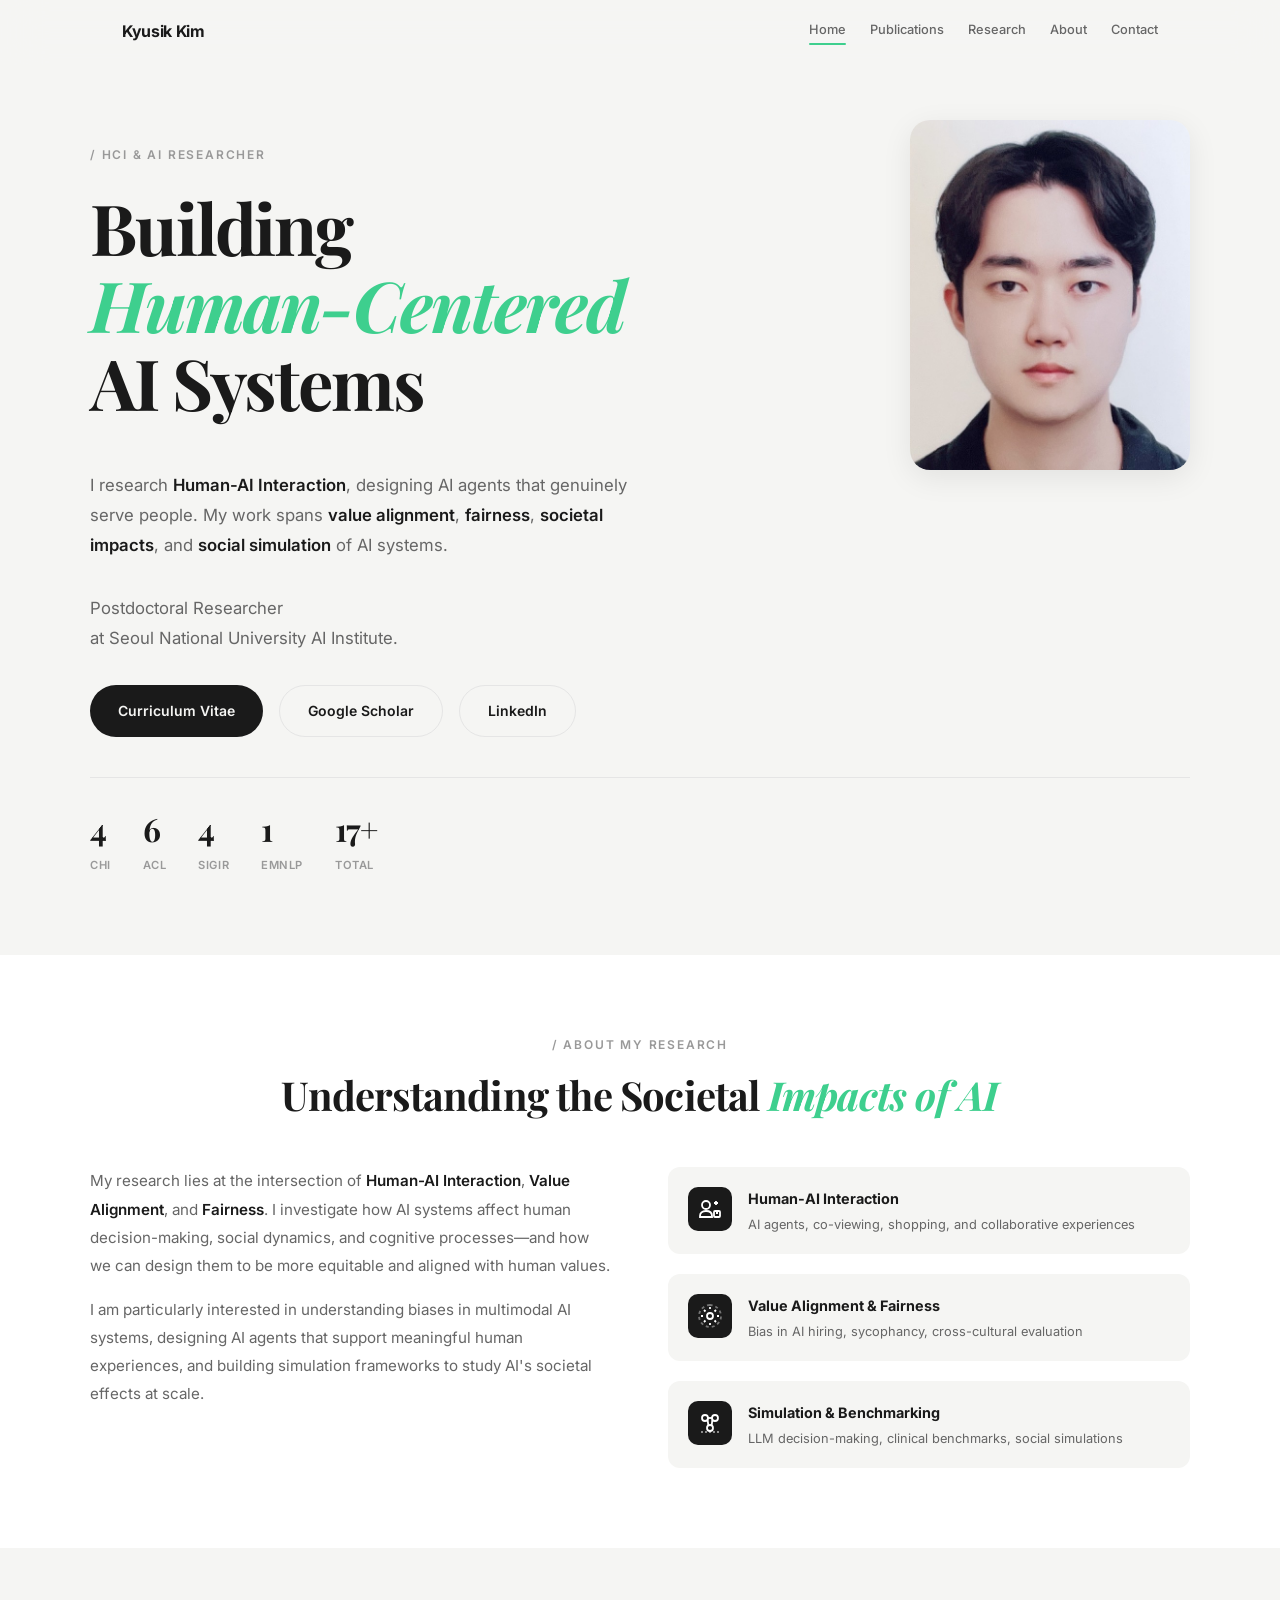
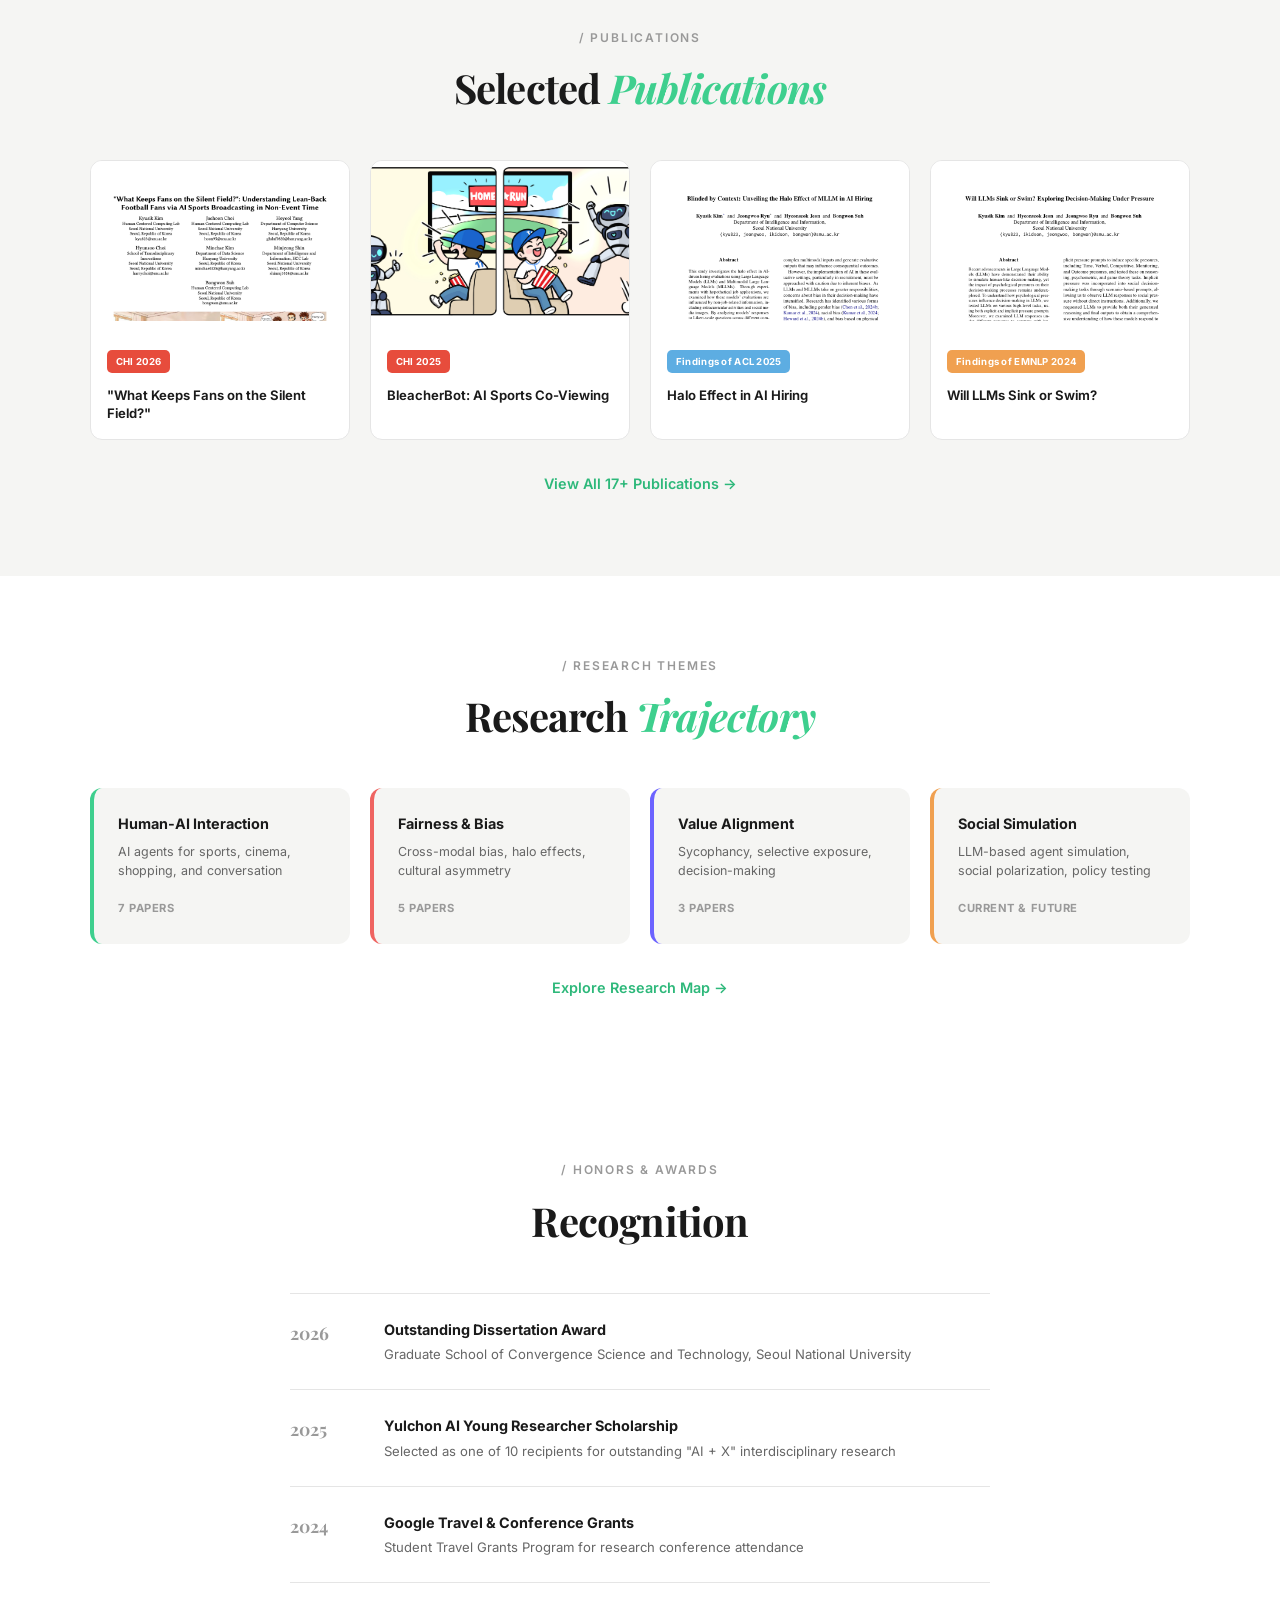
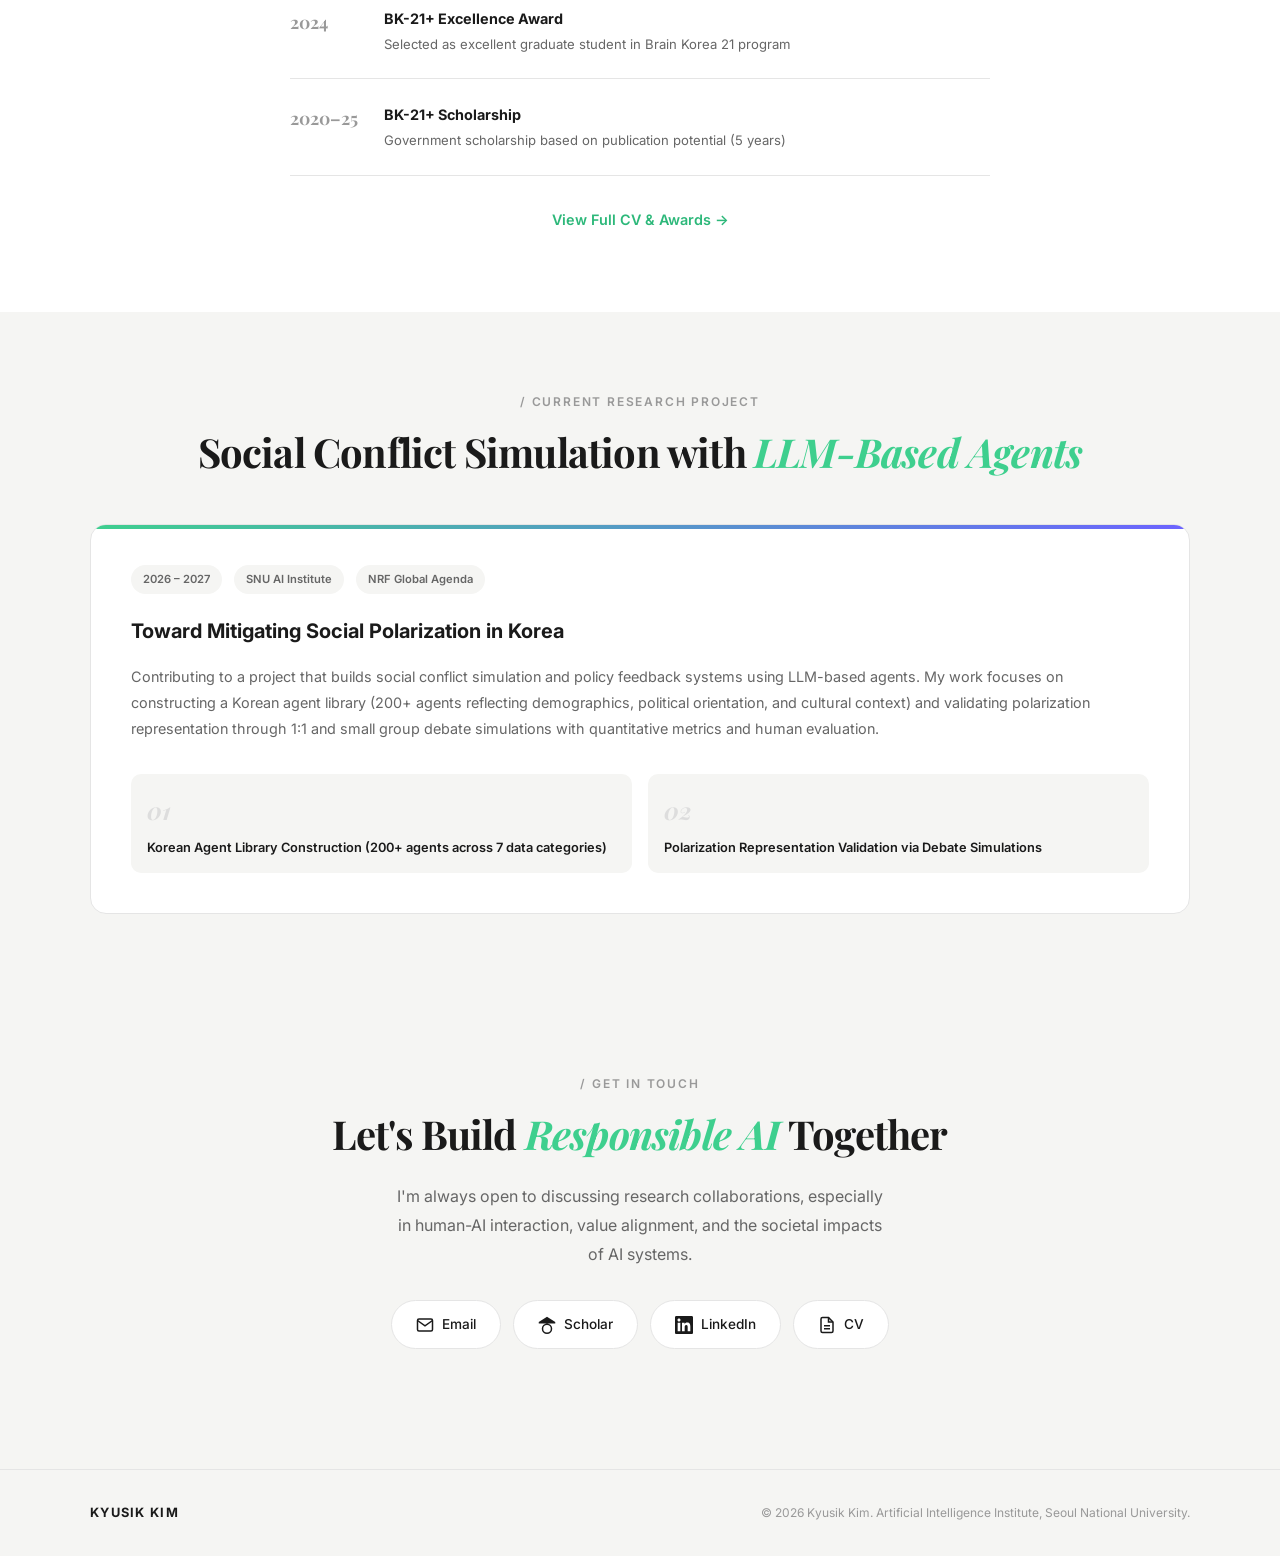
==== index.html @ 1470f866 "Initial commit: Kyusik Kim academic homepage Multi-page academic homepage with: - Landing page with " ====
<!DOCTYPE html>
<html lang="en">
<head>
  <meta charset="UTF-8">
  <meta name="viewport" content="width=device-width, initial-scale=1.0">
  <title>Kyusik Kim — HCI & AI Researcher</title>
  <link rel="preconnect" href="https://fonts.googleapis.com">
  <link rel="preconnect" href="https://fonts.gstatic.com" crossorigin>
  <link href="https://fonts.googleapis.com/css2?family=Inter:wght@300;400;500;600;700&family=Playfair+Display:ital,wght@0,400;0,700;1,400;1,700&display=swap" rel="stylesheet">
  <link rel="stylesheet" href="style.css">
  <style>
    .nav{position:fixed;top:0;left:0;right:0;z-index:100;background:rgba(245,245,243,.92)!important;backdrop-filter:blur(20px)!important}
    .nav-inner{max-width:1100px;margin:0 auto;padding:0 2rem;height:64px;display:flex;align-items:center;justify-content:space-between}
    .nav-logo{font-weight:700;font-size:1rem;color:#1a1a1a!important;text-decoration:none}
    .nav-links{display:flex;gap:1.5rem}
    .nav-links a{font-size:.8rem;color:#666!important;font-weight:500;text-decoration:none}
    .nav-links a:hover{color:#1a1a1a!important}
    #contact,#contact *{opacity:1!important;transform:none!important}
    /* Hero layout */
    .hero-top{display:grid;grid-template-columns:1fr 280px;gap:3rem;align-items:center}
    .photo-box{width:280px;height:350px;border-radius:20px;overflow:hidden;position:relative;box-shadow:0 8px 30px rgba(0,0,0,.08)}
    .profile-img{position:absolute;top:0;left:0;width:100%;height:100%;object-fit:cover;transition:opacity 2.5s ease-in-out}
    /* Responsive */
    @media(max-width:768px){
      .nav-links{display:none!important}
      .hero-top{grid-template-columns:1fr 100px!important;gap:1rem!important;align-items:start}
      .hero-photo{order:2}
      .photo-box{width:100px!important;height:125px!important;border-radius:12px!important}
      .hero-title{font-size:1.6rem!important}
      .hero-subtitle{font-size:.9rem!important}
      .hero-actions{flex-direction:column}
      .hero-actions .btn{text-align:center;justify-content:center}
      .hero-stats{flex-wrap:wrap;gap:1rem!important}
      .pub-highlight-grid{grid-template-columns:1fr 1fr!important}
      .theme-cards{grid-template-columns:1fr 1fr!important}
      .about-grid{display:block!important}
      .about-areas{margin-top:2rem}
      .project-phases{grid-template-columns:1fr!important}
      .awards-list{padding:0 0.5rem}
      .footer-inner{flex-direction:column;text-align:center;gap:0.5rem}
      .contact-links{display:grid!important;grid-template-columns:1fr 1fr!important;gap:.5rem!important;width:100%}
      .contact-link{justify-content:center;font-size:.8rem!important;padding:.6rem .5rem!important}
    }
  </style>
</head>
<body data-page="home">

  <nav class="nav" id="nav">
    <div class="nav-inner">
      <a href="index.html" class="nav-logo">Kyusik Kim</a>
      <div class="nav-links">
        <a href="index.html">Home</a>
        <a href="publications.html">Publications</a>
        <a href="research.html">Research</a>
        <a href="about.html">About</a>
        <a href="#contact">Contact</a>
      </div>
      <button class="nav-mobile-btn" id="navMobileBtn" aria-label="Menu"><span></span><span></span><span></span></button>
    </div>
    <div class="nav-mobile" id="navMobile">
      <a href="index.html">Home</a>
      <a href="publications.html">Publications</a>
      <a href="research.html">Research</a>
      <a href="#contact">Contact</a>
    </div>
  </nav>

  <!-- Hero -->
  <section class="hero" id="hero">
    <div class="hero-content">
      <!-- Title row: text + photo side by side -->
      <div class="hero-top">
        <div>
          <p class="hero-label">/ HCI &amp; AI RESEARCHER</p>
          <h1 class="hero-title">Building<br><em>Human-Centered</em><br>AI Systems</h1>
        </div>
        <div class="hero-photo">
          <div class="photo-box">
            <img src="images/photo1.jpg" alt="Kyusik Kim" class="profile-img" style="opacity:1">
            <img src="images/photo2.jpg" alt="Kyusik Kim" class="profile-img" style="opacity:0">
          </div>
        </div>
      </div>
      <!-- Description below -->
      <p class="hero-subtitle">I research <strong>Human-AI Interaction</strong>, designing AI agents that genuinely serve people. My work spans <strong>value alignment</strong>, <strong>fairness</strong>, <strong>societal impacts</strong>, and <strong>social simulation</strong> of AI systems.</p>
      <p class="hero-subtitle" style="margin-top:0.5rem">Postdoctoral Researcher<br>at Seoul National University AI Institute.</p>
      <div class="hero-actions">
        <a href="https://honey-jersey-b77.notion.site/Kyusik-Kim-0b1702c13d6d4602920b53a3c3fc90ab?pvs=74" class="btn btn-primary" target="_blank">Curriculum Vitae</a>
        <a href="https://scholar.google.co.kr/citations?user=J_Yu1x8AAAAJ&hl=ko" class="btn btn-secondary" target="_blank">Google Scholar</a>
        <a href="https://www.linkedin.com/in/kyusik-kim-2309892b1/" class="btn btn-secondary" target="_blank">LinkedIn</a>
      </div>
      <div class="hero-stats">
        <div class="stat-item"><span class="stat-number">4</span><span class="stat-label">CHI</span></div>
        <div class="stat-item"><span class="stat-number">6</span><span class="stat-label">ACL</span></div>
        <div class="stat-item"><span class="stat-number">4</span><span class="stat-label">SIGIR</span></div>
        <div class="stat-item"><span class="stat-number">1</span><span class="stat-label">EMNLP</span></div>
        <div class="stat-item"><span class="stat-number">17+</span><span class="stat-label">Total</span></div>
      </div>
    </div>
  </section>

  <!-- About -->
  <section class="section about" id="about">
    <div class="container">
      <p class="section-label">/ ABOUT MY RESEARCH</p>
      <h2 class="section-title">Understanding the Societal <em>Impacts of AI</em></h2>
      <div class="about-grid">
        <div class="about-text">
          <p>My research lies at the intersection of <strong>Human-AI Interaction</strong>, <strong>Value Alignment</strong>, and <strong>Fairness</strong>. I investigate how AI systems affect human decision-making, social dynamics, and cognitive processes&mdash;and how we can design them to be more equitable and aligned with human values.</p>
          <p>I am particularly interested in understanding biases in multimodal AI systems, designing AI agents that support meaningful human experiences, and building simulation frameworks to study AI's societal effects at scale.</p>
        </div>
        <div class="about-areas">
          <div class="area-item">
            <div class="area-icon"><svg width="24" height="24" viewBox="0 0 24 24" fill="none" stroke="currentColor" stroke-width="1.8"><circle cx="8" cy="8" r="4"/><path d="M16 6h4m-2-2v4"/><path d="M8 14c-4 0-6 2-6 5v1h12v-1c0-3-2-5-6-5z"/><rect x="16" y="14" width="6" height="6" rx="1"/><path d="M18 16h2m-1-1v2"/></svg></div>
            <div><h4>Human-AI Interaction</h4><p>AI agents, co-viewing, shopping, and collaborative experiences</p></div>
          </div>
          <div class="area-item">
            <div class="area-icon"><svg width="24" height="24" viewBox="0 0 24 24" fill="none" stroke="currentColor" stroke-width="1.8"><path d="M12 3v2m0 14v2M3 12h2m14 0h2"/><circle cx="12" cy="12" r="3"/><path d="M6 6l1.5 1.5m9 9L18 18M6 18l1.5-1.5m9-9L18 6"/><path d="M12 1C6 1 1 6 1 12s5 11 11 11 11-5 11-11S18 1 12 1z" stroke-dasharray="3 3" opacity="0.4"/></svg></div>
            <div><h4>Value Alignment &amp; Fairness</h4><p>Bias in AI hiring, sycophancy, cross-cultural evaluation</p></div>
          </div>
          <div class="area-item">
            <div class="area-icon"><svg width="24" height="24" viewBox="0 0 24 24" fill="none" stroke="currentColor" stroke-width="1.8"><circle cx="7" cy="7" r="3"/><circle cx="17" cy="7" r="3"/><circle cx="12" cy="17" r="3"/><path d="M9.5 8.5L10.5 15"/><path d="M14.5 8.5L13.5 15"/><path d="M10 7h4"/><path d="M3 21h18" stroke-dasharray="2 2" opacity=".5"/></svg></div>
            <div><h4>Simulation &amp; Benchmarking</h4><p>LLM decision-making, clinical benchmarks, social simulations</p></div>
          </div>
        </div>
      </div>
    </div>
  </section>

  <!-- Publications Summary -->
  <section class="section pub-summary" id="publications">
    <div class="container">
      <p class="section-label">/ PUBLICATIONS</p>
      <h2 class="section-title">Selected <em>Publications</em></h2>
      <div class="pub-highlight-grid">
        <a href="publications.html" class="pub-highlight-card">
          <img src="images/chi26-1637.pdf.png" alt="" loading="lazy">
          <div class="card-text">
            <div class="pub-venue-badge chi">CHI 2026</div>
            <h4>"What Keeps Fans on the Silent Field?"</h4>
          </div>
        </a>
        <a href="publications.html" class="pub-highlight-card">
          <img src="images/CHI25_Bleacherbot.pdf.png" alt="" loading="lazy">
          <div class="card-text">
            <div class="pub-venue-badge chi">CHI 2025</div>
            <h4>BleacherBot: AI Sports Co-Viewing</h4>
          </div>
        </a>
        <a href="publications.html" class="pub-highlight-card">
          <img src="images/ACL25_halo.pdf.png" alt="" loading="lazy">
          <div class="card-text">
            <div class="pub-venue-badge acl-f">Findings of ACL 2025</div>
            <h4>Halo Effect in AI Hiring</h4>
          </div>
        </a>
        <a href="publications.html" class="pub-highlight-card">
          <img src="images/EMNLP24.pdf.png" alt="" loading="lazy">
          <div class="card-text">
            <div class="pub-venue-badge emnlp-f">Findings of EMNLP 2024</div>
            <h4>Will LLMs Sink or Swim?</h4>
          </div>
        </a>
      </div>
      <a href="publications.html" class="view-all-link">View All 17+ Publications &rarr;</a>
    </div>
  </section>

  <!-- Research Themes Summary -->
  <section class="section research-summary" id="research">
    <div class="container">
      <p class="section-label">/ RESEARCH THEMES</p>
      <h2 class="section-title">Research <em>Trajectory</em></h2>
      <div class="theme-cards">
        <div class="theme-card-summary" style="--tc: #3ecf8e">
          <h4>Human-AI Interaction</h4>
          <p>AI agents for sports, cinema, shopping, and conversation</p>
          <span class="theme-count">7 papers</span>
        </div>
        <div class="theme-card-summary" style="--tc: #ef6461">
          <h4>Fairness &amp; Bias</h4>
          <p>Cross-modal bias, halo effects, cultural asymmetry</p>
          <span class="theme-count">5 papers</span>
        </div>
        <div class="theme-card-summary" style="--tc: #6c63ff">
          <h4>Value Alignment</h4>
          <p>Sycophancy, selective exposure, decision-making</p>
          <span class="theme-count">3 papers</span>
        </div>
        <div class="theme-card-summary" style="--tc: #f0a050">
          <h4>Social Simulation</h4>
          <p>LLM-based agent simulation, social polarization, policy testing</p>
          <span class="theme-count">Current &amp; Future</span>
        </div>
      </div>
      <a href="research.html" class="view-all-link">Explore Research Map &rarr;</a>
    </div>
  </section>

  <!-- Awards -->
  <section class="section awards" id="awards">
    <div class="container">
      <p class="section-label">/ HONORS &amp; AWARDS</p>
      <h2 class="section-title">Recognition</h2>
      <div class="awards-list">
        <div class="award-item"><span class="award-year">2026</span><div class="award-content"><h4>Outstanding Dissertation Award</h4><p>Graduate School of Convergence Science and Technology, Seoul National University</p></div></div>
        <div class="award-item"><span class="award-year">2025</span><div class="award-content"><h4>Yulchon AI Young Researcher Scholarship</h4><p>Selected as one of 10 recipients for outstanding "AI + X" interdisciplinary research</p></div></div>
        <div class="award-item"><span class="award-year">2024</span><div class="award-content"><h4>Google Travel &amp; Conference Grants</h4><p>Student Travel Grants Program for research conference attendance</p></div></div>
        <div class="award-item"><span class="award-year">2024</span><div class="award-content"><h4>BK-21+ Excellence Award</h4><p>Selected as excellent graduate student in Brain Korea 21 program</p></div></div>
        <div class="award-item"><span class="award-year">2020&ndash;25</span><div class="award-content"><h4>BK-21+ Scholarship</h4><p>Government scholarship based on publication potential (5 years)</p></div></div>
      </div>
      <a href="about.html#awards" class="view-all-link">View Full CV &amp; Awards &rarr;</a>
    </div>
  </section>

  <!-- Current Project -->
  <section class="section project" id="project">
    <div class="container">
      <p class="section-label">/ CURRENT RESEARCH PROJECT</p>
      <h2 class="section-title">Social Conflict Simulation with <em>LLM-Based Agents</em></h2>
      <div class="project-card">
        <div class="project-meta">
          <span class="project-tag">2026 &ndash; 2027</span>
          <span class="project-tag">SNU AI Institute</span>
          <span class="project-tag">NRF Global Agenda</span>
        </div>
        <h3 class="project-name">Toward Mitigating Social Polarization in Korea</h3>
        <p class="project-desc">Contributing to a project that builds social conflict simulation and policy feedback systems using LLM-based agents. My work focuses on constructing a Korean agent library (200+ agents reflecting demographics, political orientation, and cultural context) and validating polarization representation through 1:1 and small group debate simulations with quantitative metrics and human evaluation.</p>
        <div class="project-phases">
          <div class="phase"><span class="phase-num">01</span><span>Korean Agent Library Construction (200+ agents across 7 data categories)</span></div>
          <div class="phase"><span class="phase-num">02</span><span>Polarization Representation Validation via Debate Simulations</span></div>
        </div>
      </div>
    </div>
  </section>

  <!-- Contact -->
  <section class="section contact" id="contact" style="opacity:1!important;transform:none!important;display:block!important;background:#f5f5f3;min-height:300px;padding-bottom:120px">
    <div class="container">
      <p class="section-label">/ GET IN TOUCH</p>
      <h2 class="section-title">Let's Build <em>Responsible AI</em> Together</h2>
      <p class="contact-text">I'm always open to discussing research collaborations, especially in human-AI interaction, value alignment, and the societal impacts of AI systems.</p>
      <div class="contact-links" style="display:flex;flex-wrap:wrap;justify-content:center;gap:.75rem;width:100%">
        <a href="mailto:kyu823@snu.ac.kr" class="contact-link" style="flex-shrink:0"><svg width="18" height="18" viewBox="0 0 24 24" fill="none" stroke="currentColor" stroke-width="2"><path d="M4 4h16c1.1 0 2 .9 2 2v12c0 1.1-.9 2-2 2H4c-1.1 0-2-.9-2-2V6c0-1.1.9-2 2-2z"/><polyline points="22,6 12,13 2,6"/></svg> Email</a>
        <a href="https://scholar.google.co.kr/citations?user=J_Yu1x8AAAAJ&hl=ko" class="contact-link" style="flex-shrink:0" target="_blank"><svg width="18" height="18" viewBox="0 0 24 24" fill="currentColor"><path d="M12 24a7 7 0 1 1 0-14 7 7 0 0 1 0 14zm0-2a5 5 0 1 0 0-10 5 5 0 0 0 0 10zM1 8l11-7 11 7v2H1V8z"/></svg> Scholar</a>
        <a href="https://www.linkedin.com/in/kyusik-kim-2309892b1/" class="contact-link" style="flex-shrink:0" target="_blank"><svg width="18" height="18" viewBox="0 0 24 24" fill="currentColor"><path d="M20.447 20.452h-3.554v-5.569c0-1.328-.027-3.037-1.852-3.037-1.853 0-2.136 1.445-2.136 2.939v5.667H9.351V9h3.414v1.561h.046c.477-.9 1.637-1.85 3.37-1.85 3.601 0 4.267 2.37 4.267 5.455v6.286zM5.337 7.433c-1.144 0-2.063-.926-2.063-2.065 0-1.138.92-2.063 2.063-2.063 1.14 0 2.064.925 2.064 2.063 0 1.139-.925 2.065-2.064 2.065zm1.782 13.019H3.555V9h3.564v11.452zM22.225 0H1.771C.792 0 0 .774 0 1.729v20.542C0 23.227.792 24 1.771 24h20.451C23.2 24 24 23.227 24 22.271V1.729C24 .774 23.2 0 22.222 0h.003z"/></svg> LinkedIn</a>
        <a href="https://honey-jersey-b77.notion.site/Kyusik-Kim-0b1702c13d6d4602920b53a3c3fc90ab?pvs=74" class="contact-link" style="flex-shrink:0" target="_blank"><svg width="18" height="18" viewBox="0 0 24 24" fill="none" stroke="currentColor" stroke-width="2"><path d="M14 2H6a2 2 0 0 0-2 2v16a2 2 0 0 0 2 2h12a2 2 0 0 0 2-2V8z"/><polyline points="14 2 14 8 20 8"/><line x1="16" y1="13" x2="8" y2="13"/><line x1="16" y1="17" x2="8" y2="17"/></svg> CV</a>
      </div>
    </div>
  </section>

  <footer class="footer">
    <div class="footer-inner">
      <span class="footer-name">KYUSIK KIM</span>
      <span class="footer-copy">&copy; 2026 Kyusik Kim. Artificial Intelligence Institute, Seoul National University.</span>
    </div>
  </footer>

  <script src="script.js"></script>
  <script>
    // Photo crossfade — slow and gentle
    (function(){
      var imgs = document.querySelectorAll('.profile-img');
      if (imgs.length > 1) {
        var cur = 0;
        setInterval(function(){
          imgs[cur].style.opacity = '0';
          cur = (cur + 1) % imgs.length;
          imgs[cur].style.opacity = '1';
        }, 6000);
      }
    })();
  </script>
</body>
</html>
---- style.css ----
/* ===== Reset & Variables ===== */
*,*::before,*::after{margin:0;padding:0;box-sizing:border-box}
:root{
  --bg:#f5f5f3;--bg-white:#fff;--text:#1a1a1a;--text-secondary:#666;--text-muted:#999;
  --accent:#3ecf8e;--accent-dark:#2db87a;
  --chi:#e74c3c;--acl:#3498db;--acl-f:#5dade2;--sigir:#9b59b6;--emnlp:#e67e22;--emnlp-f:#f0a050;--chi-ea:#c0392b;--other:#888;
  --border:#e5e5e5;--radius:16px;--max-width:1100px;
}
html{scroll-behavior:smooth;font-size:16px}
body{font-family:'Inter',-apple-system,sans-serif;background:var(--bg);color:var(--text);line-height:1.7;-webkit-font-smoothing:antialiased}
a{color:inherit;text-decoration:none}

/* ===== Nav ===== */
.nav{position:fixed;top:0;left:0;right:0;z-index:100;background:rgba(245,245,243,.85);backdrop-filter:blur(20px);-webkit-backdrop-filter:blur(20px);border-bottom:1px solid transparent;transition:all .3s}
.nav.scrolled{border-bottom-color:var(--border)}
.nav-inner{max-width:var(--max-width);margin:0 auto;padding:0 2rem;height:64px;display:flex;align-items:center;justify-content:space-between}
.nav-logo{font-weight:700;font-size:1rem;letter-spacing:-.02em}
.nav-links{display:flex;gap:1.5rem}
.nav-links a{font-size:.8rem;color:var(--text-secondary);transition:color .2s;font-weight:500;position:relative;padding-bottom:4px}
.nav-links a:hover{color:var(--text)}
.nav-links a.active{color:var(--text)}
.nav-links a.active::after{content:'';position:absolute;bottom:0;left:0;right:0;height:2px;background:var(--accent);border-radius:1px}
.nav-mobile-btn{display:none;background:none;border:none;cursor:pointer;flex-direction:column;gap:4px;padding:4px}
.nav-mobile-btn span{display:block;width:20px;height:2px;background:var(--text);transition:transform .3s}
.nav-mobile{display:none;flex-direction:column;padding:1rem 2rem;gap:.75rem;background:var(--bg);border-bottom:1px solid var(--border)}
.nav-mobile a{font-size:.9rem;color:var(--text-secondary);font-weight:500}
.nav-mobile.open{display:flex}

/* ===== Page Header (detail pages) ===== */
.page-header{padding:130px 2rem 50px;text-align:center}
.page-title{font-family:'Playfair Display',Georgia,serif;font-size:clamp(2rem,4vw,3rem);font-weight:700;letter-spacing:-.02em}
.page-subtitle{color:var(--text-secondary);margin-top:.75rem;font-size:1rem}

/* ===== Hero ===== */
.hero{min-height:100vh;display:flex;align-items:center;padding:120px 2rem 80px;position:relative}
.hero-content{max-width:var(--max-width);margin:0 auto;width:100%}
.hero-content.hero-grid{display:grid;grid-template-columns:1fr 300px;gap:4rem;align-items:center}

.hero-label{font-size:.75rem;font-weight:600;letter-spacing:.15em;text-transform:uppercase;color:var(--text-muted);margin-bottom:1.5rem}
.hero-title{font-family:'Playfair Display',Georgia,serif;font-size:clamp(2.5rem,5.5vw,4.5rem);font-weight:700;line-height:1.1;letter-spacing:-.03em;margin-bottom:1.5rem}
.hero-title em{font-style:italic;color:var(--accent)}
.hero-subtitle{font-size:1.05rem;color:var(--text-secondary);max-width:550px;line-height:1.8;margin-bottom:2rem}
.hero-subtitle strong{color:var(--text);font-weight:600}
.hero-actions{display:flex;gap:1rem;margin-bottom:2.5rem;flex-wrap:wrap}
.btn{display:inline-flex;align-items:center;padding:.8rem 1.75rem;border-radius:100px;font-size:.875rem;font-weight:600;transition:all .2s}
.btn-primary{background:var(--text);color:var(--bg)}
.btn-primary:hover{background:#333;transform:translateY(-1px)}
.btn-secondary{background:transparent;color:var(--text);border:1.5px solid var(--border)}
.btn-secondary:hover{border-color:var(--text);transform:translateY(-1px)}
.hero-stats{display:flex;gap:2rem;padding-top:1.5rem;border-top:1px solid var(--border)}
.stat-item{display:flex;flex-direction:column}
.stat-number{font-family:'Playfair Display',serif;font-size:2rem;font-weight:700;letter-spacing:-.03em}
.stat-label{font-size:.7rem;color:var(--text-muted);font-weight:600;letter-spacing:.05em;text-transform:uppercase}
.hero-photo{display:flex;justify-content:center}
.photo-rotator{width:280px;height:350px;border-radius:20px;overflow:hidden;position:relative;box-shadow:0 8px 30px rgba(0,0,0,.08)}
.profile-img{position:absolute;top:0;left:0;width:100%;height:100%;object-fit:cover;opacity:0;transition:opacity 1s ease}
.profile-img.active{opacity:1}

/* ===== Sections ===== */
.section{padding:80px 2rem}
.container{max-width:var(--max-width);margin:0 auto}
.section-label{font-size:.75rem;font-weight:600;letter-spacing:.15em;text-transform:uppercase;color:var(--text-muted);margin-bottom:1rem;text-align:center}
.section-title{font-family:'Playfair Display',Georgia,serif;font-size:clamp(1.75rem,3.5vw,2.5rem);font-weight:700;line-height:1.2;letter-spacing:-.02em;text-align:center;margin-bottom:3rem}
.section-title em{font-style:italic;color:var(--accent)}

/* ===== About ===== */
.about{background:var(--bg-white)}
.about-grid{display:grid;grid-template-columns:1fr 1fr;gap:3.5rem;align-items:start}
.about-text p{color:var(--text-secondary);margin-bottom:1rem;font-size:.95rem;line-height:1.85}
.about-text strong{color:var(--text);font-weight:600}
.about-areas{display:flex;flex-direction:column;gap:1.25rem}
.area-item{display:flex;gap:1rem;align-items:flex-start;padding:1.25rem;background:var(--bg);border-radius:12px;transition:transform .2s}
.area-item:hover{transform:translateY(-2px)}
.area-icon{flex-shrink:0;width:44px;height:44px;background:var(--text);border-radius:10px;display:flex;align-items:center;justify-content:center;color:white}
.area-item h4{font-size:.9rem;font-weight:700;margin-bottom:.2rem}
.area-item p{font-size:.8rem;color:var(--text-secondary);line-height:1.5}

/* ===== Publication Summary (index) ===== */
.pub-summary{background:var(--bg)}
.pub-highlight-grid{display:grid;grid-template-columns:repeat(4,1fr);gap:1.25rem}
.pub-highlight-card{display:block;background:var(--bg-white);border:1px solid var(--border);border-radius:12px;overflow:hidden;transition:transform .2s,box-shadow .2s}
.pub-highlight-card:hover{transform:translateY(-4px);box-shadow:0 12px 30px rgba(0,0,0,.06)}
.pub-highlight-card img{width:100%;height:160px;object-fit:cover;object-position:top center}
.pub-highlight-card .card-text{padding:1rem}
.pub-highlight-card h4{font-size:.82rem;font-weight:650;line-height:1.4;margin-top:.4rem}

/* ===== Research Summary (index) ===== */
.research-summary{background:var(--bg-white)}
.theme-cards{display:grid;grid-template-columns:repeat(4,1fr);gap:1.25rem}
.theme-card-summary{background:var(--bg);border-radius:12px;padding:1.5rem;border-left:4px solid var(--tc);transition:transform .2s}
.theme-card-summary:hover{transform:translateY(-3px)}
.theme-card-summary h4{font-size:.9rem;font-weight:700;margin-bottom:.4rem}
.theme-card-summary p{font-size:.78rem;color:var(--text-secondary);line-height:1.5;margin-bottom:.75rem}
.theme-count{font-size:.7rem;font-weight:700;color:var(--text-muted);text-transform:uppercase;letter-spacing:.05em}

/* ===== View All Link ===== */
.view-all-link{display:block;text-align:center;margin-top:2rem;font-weight:600;font-size:.9rem;color:var(--accent-dark);transition:color .2s}
.view-all-link:hover{color:var(--text);text-decoration:underline}

/* ===== Project ===== */
.project-card{background:var(--bg-white);border-radius:var(--radius);padding:2.5rem;border:1px solid var(--border);position:relative;overflow:hidden}
.project-card::before{content:'';position:absolute;top:0;left:0;right:0;height:4px;background:linear-gradient(90deg,var(--accent),#6c63ff)}
.project-meta{display:flex;gap:.75rem;margin-bottom:1.25rem;flex-wrap:wrap}
.project-tag{font-size:.7rem;font-weight:600;padding:.3rem .75rem;background:var(--bg);border-radius:100px;color:var(--text-secondary)}
.project-name{font-size:1.25rem;font-weight:700;margin-bottom:1rem}
.project-desc{font-size:.9rem;color:var(--text-secondary);line-height:1.8;margin-bottom:2rem}
.project-phases{display:grid;grid-template-columns:1fr 1fr;gap:1rem}
.phase{padding:1rem;background:var(--bg);border-radius:10px;display:flex;flex-direction:column;gap:.5rem}
.phase-num{font-family:'Playfair Display',serif;font-size:1.5rem;font-style:italic;color:#ddd;font-weight:700}
.phase span:last-child{font-size:.8rem;font-weight:600;line-height:1.4}

/* ===== Research Storyline ===== */
.storyline{background:var(--bg-white)}
.storyline-flow{max-width:650px;margin:0 auto;display:flex;flex-direction:column;align-items:center;gap:0}
.storyline-step{display:flex;gap:1.25rem;align-items:flex-start;width:100%}
.step-marker{width:40px;height:40px;border-radius:50%;color:white;font-weight:800;font-size:1rem;display:flex;align-items:center;justify-content:center;flex-shrink:0}
.step-content h3{font-size:1.05rem;font-weight:700;margin-bottom:.3rem}
.step-content p{font-size:.85rem;color:var(--text-secondary);line-height:1.65}
.storyline-arrow{font-size:1.2rem;color:#ddd;margin:.5rem 0;text-align:center;width:40px;align-self:flex-start}

/* ===== Storyline Viz ===== */
.storyline-viz-section{background:var(--bg-white);padding-bottom:0}
.storyline-viz{width:100%;height:560px;position:relative;overflow:hidden;border-radius:var(--radius);background:linear-gradient(135deg,#f8faf8 0%,#f0f4f8 50%,#f8f6f0 100%);touch-action:none;cursor:grab}
.storyline-viz:active{cursor:grabbing}
.storyline-viz .zoom-controls{position:absolute;bottom:12px;right:12px;display:flex;gap:6px;z-index:5}
.storyline-viz .zoom-btn{width:32px;height:32px;border-radius:8px;border:1px solid #ddd;background:#fff;font-size:16px;font-weight:700;cursor:pointer;display:flex;align-items:center;justify-content:center;color:#666;user-select:none}
.storyline-viz .zoom-btn:hover{background:#f0f0f0}
.storyline-viz svg{width:100%;height:100%}
.storyline-viz .viz-node{cursor:pointer}
.storyline-viz .paper-dot{cursor:pointer;transition:r .15s,opacity .15s}
.viz-tooltip{position:fixed;background:var(--text);color:var(--bg);padding:.5rem .85rem;border-radius:8px;font-size:.75rem;font-weight:500;pointer-events:none;opacity:0;transition:opacity .15s;z-index:1000;max-width:320px;line-height:1.4;box-shadow:0 4px 16px rgba(0,0,0,.2)}

/* ===== Research Garden (research page) ===== */
.garden-section{background:var(--bg)}
.garden-desc{text-align:center;color:var(--text-secondary);max-width:500px;margin:-1.5rem auto 1.5rem;font-size:.9rem}
.garden-viz{width:100%;min-height:520px;border-radius:var(--radius);background:linear-gradient(180deg,#f0f5f8 0%,#e8f0e4 70%,#d4e8d0 100%);position:relative;overflow-x:auto}
.garden-viz svg{display:block;margin:0 auto}
.garden-viz .petal{transition:fill .2s,opacity .2s}
.garden-viz .flower-center{transition:r .2s}
.garden-tooltip{position:fixed;background:var(--text);color:var(--bg);padding:.6rem 1rem;border-radius:8px;font-size:.78rem;font-weight:500;pointer-events:none;opacity:0;transition:opacity .15s;z-index:1000;max-width:380px;line-height:1.5;box-shadow:0 4px 20px rgba(0,0,0,.2)}

/* ===== Research Theme Detail (research page) ===== */
.theme-detail{background:var(--bg-white);border-bottom:1px solid var(--border)}
.theme-detail:nth-child(odd){background:var(--bg)}
.theme-header{display:flex;align-items:center;gap:1rem;margin-bottom:1.25rem;padding-bottom:1rem;border-bottom:3px solid;border-color:inherit;flex-wrap:nowrap}
.theme-header h2{font-family:'Playfair Display',serif;font-size:1.75rem;font-weight:700}
.theme-badge{display:inline-block;padding:.3rem .75rem;border-radius:100px;font-size:.7rem;font-weight:700;color:white;white-space:nowrap;flex-shrink:0}
.theme-description{color:var(--text-secondary);font-size:.95rem;line-height:1.85;margin-bottom:2rem;max-width:700px}
.theme-papers{display:flex;flex-direction:column;gap:1rem}
.theme-paper-item{display:flex;gap:1.25rem;padding:1.25rem;background:var(--bg-white);border:1px solid var(--border);border-radius:12px;transition:transform .2s}
.theme-paper-item:hover{transform:translateX(4px)}
.theme-paper-item img{width:100px;height:130px;object-fit:cover;object-position:top;border-radius:8px;flex-shrink:0}
.theme-paper-item h4{font-size:.9rem;font-weight:700;margin:.35rem 0 .3rem}
.theme-paper-item p{font-size:.82rem;color:var(--text-secondary);line-height:1.6}
.theme-connector{margin-top:2rem;padding:1.25rem;background:rgba(0,0,0,.02);border-radius:10px;font-size:.85rem;color:var(--text-secondary);line-height:1.6;border-left:3px solid var(--border)}
.theme-connector strong{color:var(--text);font-weight:600}

/* ===== Publications Full (publications page) ===== */
.publications-full{background:var(--bg)}
.pub-filters{display:flex;flex-direction:column;gap:.75rem;margin-bottom:1.5rem;align-items:center}
.filter-group{display:flex;align-items:center;gap:.5rem;flex-wrap:wrap;justify-content:center}
.filter-label{font-size:.7rem;font-weight:700;text-transform:uppercase;letter-spacing:.1em;color:var(--text-muted);margin-right:.25rem}
.filter-btn{background:transparent;border:1.5px solid var(--border);padding:.4rem 1rem;border-radius:100px;font-size:.78rem;font-weight:500;cursor:pointer;font-family:inherit;color:var(--text-secondary);transition:all .2s}
.filter-btn.active{background:var(--text);color:var(--bg);border-color:var(--text)}
.filter-btn:hover:not(.active){border-color:var(--text);color:var(--text)}
.pub-footnote{text-align:center;font-size:.75rem;color:var(--text-muted);margin-bottom:1.5rem;font-style:italic}
.pub-year-heading{font-family:'Playfair Display',serif;font-size:1.5rem;font-weight:700;color:var(--text-muted);margin:2.5rem 0 1rem;padding-bottom:.5rem;border-bottom:2px solid var(--border)}
.pub-year-heading:first-of-type{margin-top:0}
.pub-item{display:flex;gap:1.25rem;padding:1.25rem;border-radius:12px;transition:all .25s;align-items:flex-start;cursor:pointer;background:var(--bg-white);border:1px solid var(--border);margin-bottom:.5rem}
.pub-item:hover{transform:translateX(4px);box-shadow:0 4px 16px rgba(0,0,0,.05)}
.pub-item.hidden{display:none}
.pub-thumb{flex-shrink:0;width:100px;height:130px;border-radius:8px;overflow:hidden;background:var(--bg);border:1px solid var(--border)}
.pub-thumb img{width:100%;height:100%;object-fit:cover;object-position:top center}
.pub-content{flex:1;min-width:0}
.pub-venue-badge{display:inline-block;padding:.2rem .55rem;border-radius:5px;font-size:.6rem;font-weight:700;letter-spacing:.03em;color:white;margin-bottom:.4rem}
.pub-venue-badge.chi{background:var(--chi)}
.pub-venue-badge.chi-ea{background:var(--chi-ea)}
.pub-venue-badge.acl{background:var(--acl)}
.pub-venue-badge.acl-f{background:var(--acl-f)}
.pub-venue-badge.sigir{background:var(--sigir)}
.pub-venue-badge.emnlp{background:var(--emnlp)}
.pub-venue-badge.emnlp-f{background:var(--emnlp-f)}
.pub-venue-badge.other{background:var(--other)}
.pub-title{font-size:.9rem;font-weight:650;line-height:1.45;margin-bottom:.3rem}
.pub-authors{font-size:.78rem;color:var(--text-secondary);margin-bottom:.15rem}
.pub-authors strong{color:var(--text);font-weight:600}
.pub-venue{font-size:.72rem;color:var(--text-muted);font-style:italic}
.pub-expand{max-height:0;overflow:hidden;transition:max-height .4s ease,padding .3s ease;padding:0}
.pub-item.expanded .pub-expand{max-height:200px;padding-top:.75rem}
.pub-abstract{font-size:.82rem;color:var(--text-secondary);line-height:1.6;margin-bottom:.5rem}
.pub-link{font-size:.78rem;font-weight:600;color:var(--accent-dark);display:inline-flex;align-items:center;gap:.3rem}
.pub-link:hover{text-decoration:underline}
.pub-link::after{content:'↗';font-size:.65rem}

/* ===== Awards ===== */
.awards{background:var(--bg-white)}
.awards-list{max-width:700px;margin:0 auto}
.award-item{display:flex;gap:1.5rem;padding:1.5rem 0;border-bottom:1px solid var(--border);align-items:flex-start}
.award-item:first-child{border-top:1px solid var(--border)}
.award-year{font-family:'Playfair Display',serif;font-size:1.1rem;font-weight:700;color:var(--text-muted);flex-shrink:0;width:70px}
.award-content h4{font-size:.9rem;font-weight:700;margin-bottom:.2rem}
.award-content p{font-size:.82rem;color:var(--text-secondary);line-height:1.5}

/* ===== Timeline ===== */
.timeline-list{max-width:700px;margin:0 auto}
.timeline-item{display:flex;gap:1.5rem;padding:1.5rem 0;border-bottom:1px solid var(--border);align-items:flex-start}
.timeline-item:first-child{border-top:1px solid var(--border)}
.timeline-date{font-family:'Playfair Display',serif;font-size:.95rem;font-weight:700;color:var(--text-muted);flex-shrink:0;width:100px;padding-top:.1rem}
.timeline-content h4{font-size:.9rem;font-weight:700;margin-bottom:.2rem}
.timeline-content p{font-size:.82rem;color:var(--text-secondary);line-height:1.5}
.timeline-note{font-style:italic;margin-top:.3rem;font-size:.78rem!important;color:var(--text-muted)!important}
.award-detail{font-size:.78rem!important;color:var(--text-muted)!important;margin-top:.3rem;font-style:italic}

/* ===== Contact ===== */
.contact{text-align:center}
.contact-text{font-size:1rem;color:var(--text-secondary);max-width:500px;margin:-1.5rem auto 2rem;line-height:1.8}
.contact-links{display:flex;justify-content:center;gap:1rem;flex-wrap:wrap}
.contact-link{display:inline-flex;align-items:center;gap:.5rem;padding:.75rem 1.5rem;background:var(--bg-white);border:1.5px solid var(--border);border-radius:100px;font-size:.85rem;font-weight:500;transition:all .2s}
.contact-link:hover{border-color:var(--text);transform:translateY(-2px);box-shadow:0 8px 20px rgba(0,0,0,.06)}

/* ===== Footer ===== */
.footer{border-top:1px solid var(--border);padding:2rem}
.footer-inner{max-width:var(--max-width);margin:0 auto;display:flex;justify-content:space-between;align-items:center}
.footer-name{font-weight:700;font-size:.8rem;letter-spacing:.1em}
.footer-copy{font-size:.75rem;color:var(--text-muted)}

/* ===== Animations ===== */
.fade-in{opacity:0;transform:translateY(20px);transition:opacity .6s ease,transform .6s ease}
.fade-in.visible{opacity:1;transform:translateY(0)}

/* ===== Responsive ===== */
@media(max-width:768px){
  .nav-links{display:none}
  .nav-mobile-btn{display:flex}
  .hero{padding:100px 1.5rem 60px}
  .hero-grid{grid-template-columns:1fr;gap:2rem}
  .hero-photo{order:-1}
  .photo-rotator{width:200px;height:250px}
  .hero-stats{gap:1.5rem;flex-wrap:wrap}
  .about-grid{grid-template-columns:1fr;gap:2rem}
  .pub-highlight-grid{grid-template-columns:1fr 1fr}
  .theme-cards{grid-template-columns:1fr 1fr}
  .project-phases{grid-template-columns:1fr}
  .section{padding:60px 1.5rem}
  .pub-thumb{width:70px;height:90px}
  .theme-paper-item{flex-direction:column}
  .theme-paper-item img{width:100%;height:auto;max-height:150px}
  .footer-inner{flex-direction:column;gap:.5rem;text-align:center}
  .hero-actions{flex-direction:column}
  .btn{text-align:center;justify-content:center}
  .garden-viz{min-height:350px}
}
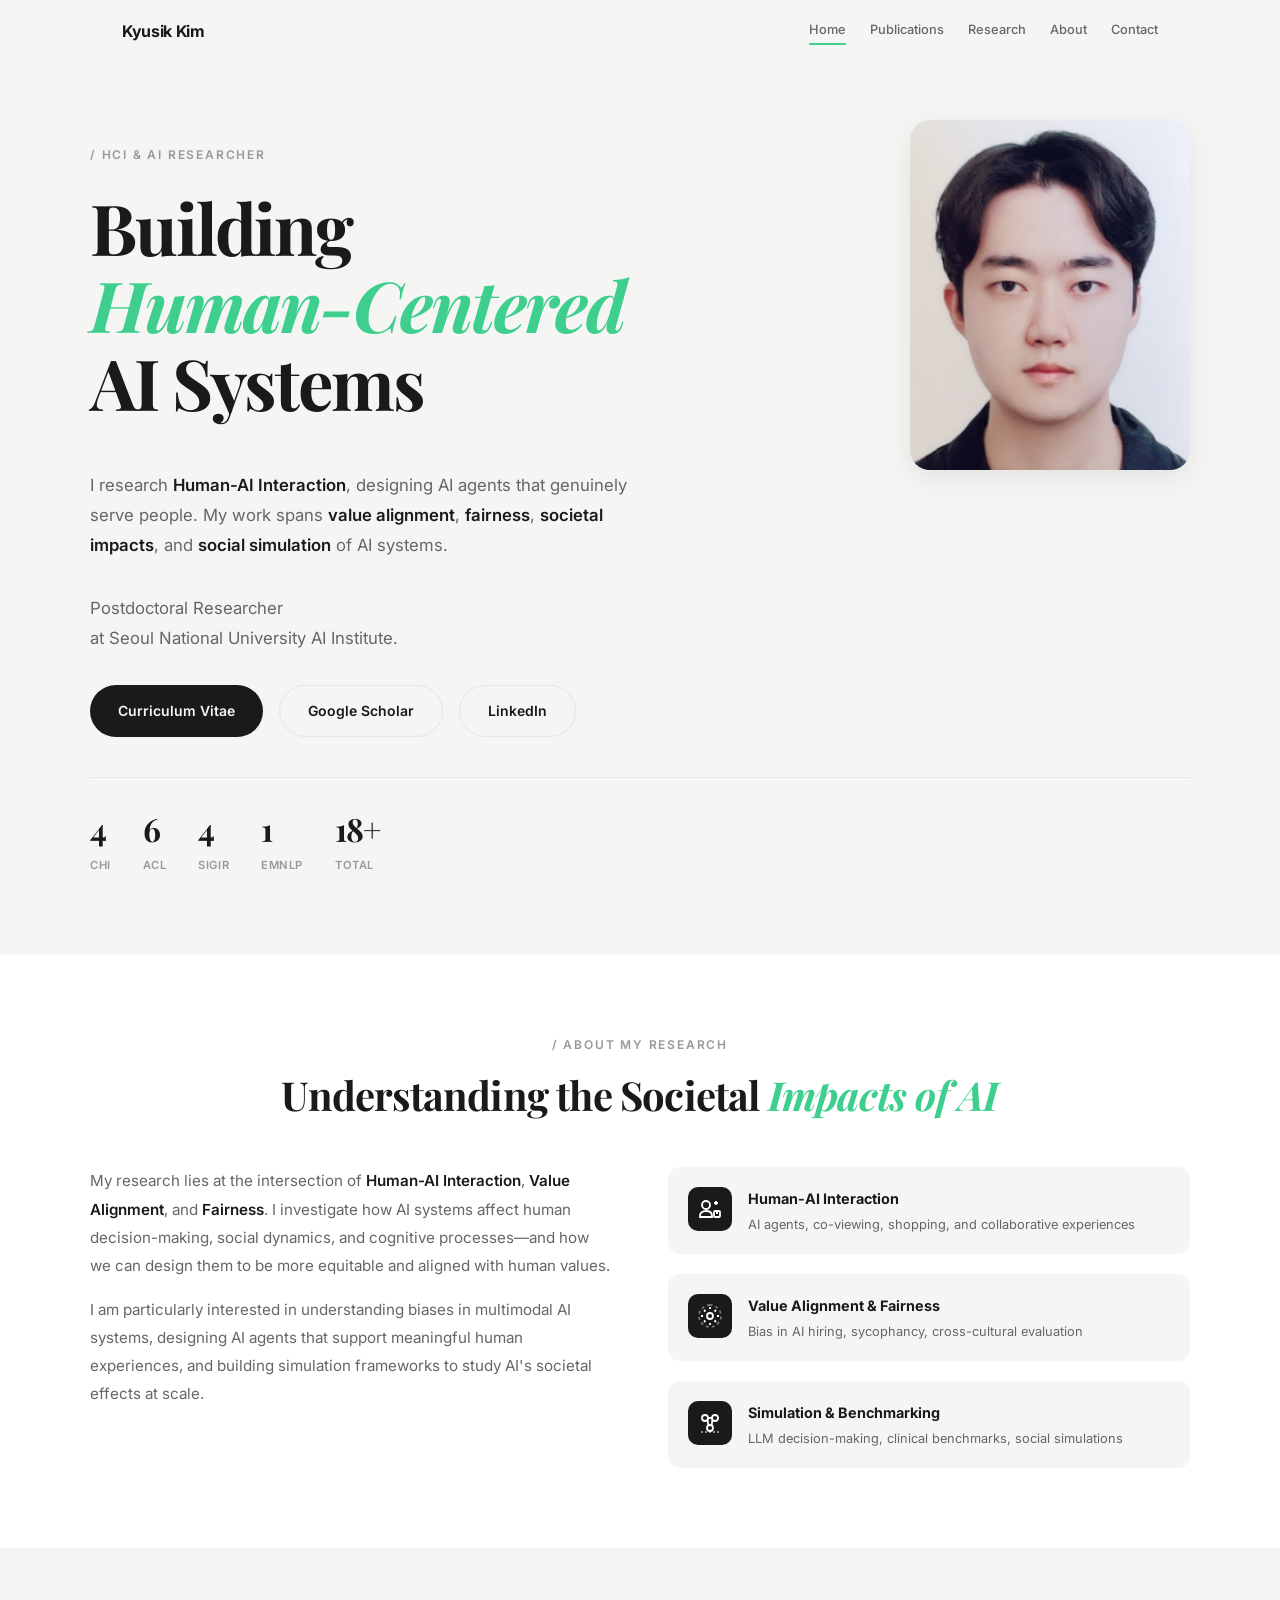
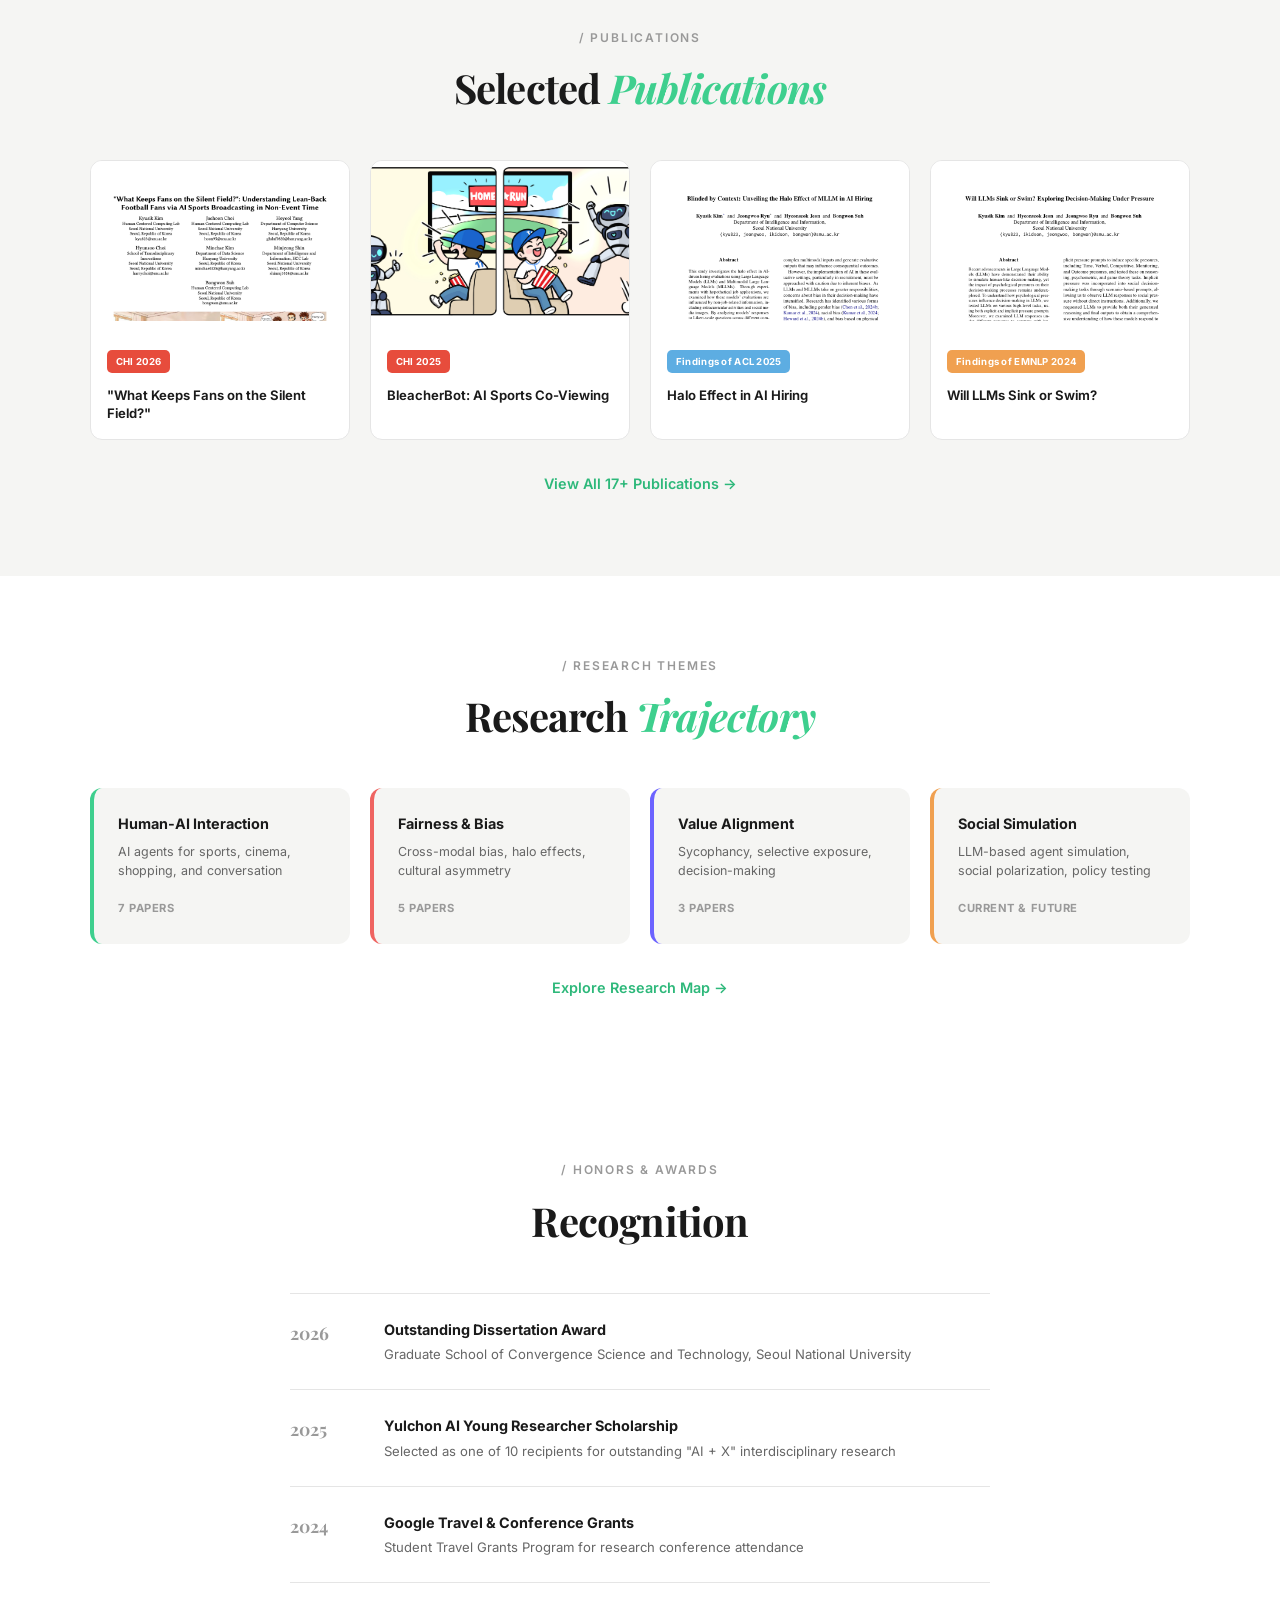
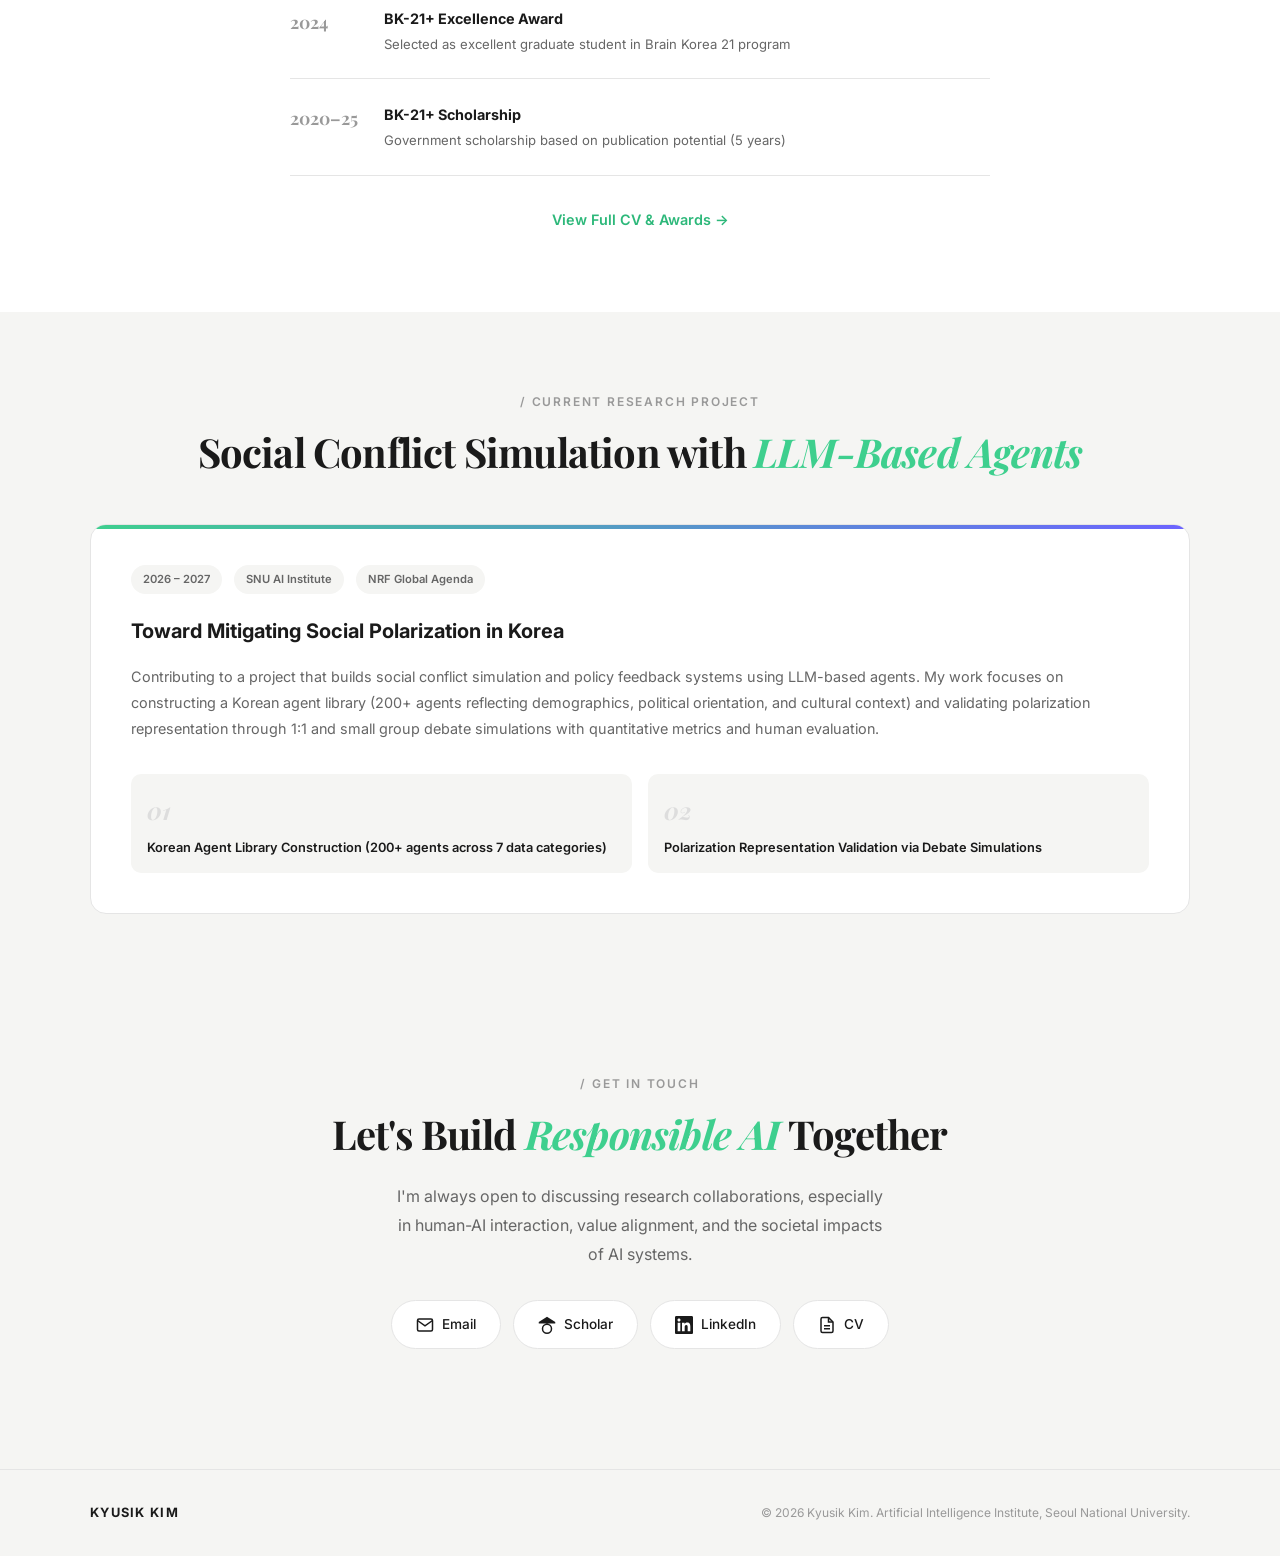
==== commit 04f7c8bc: "Add CogSci 2026 paper: Co-Overcooked - Added to publications page (2026 section, Other venue) - Adde" ====
--- a/index.html
+++ b/index.html
@@ -94,7 +94,7 @@
         <div class="stat-item"><span class="stat-number">6</span><span class="stat-label">ACL</span></div>
         <div class="stat-item"><span class="stat-number">4</span><span class="stat-label">SIGIR</span></div>
         <div class="stat-item"><span class="stat-number">1</span><span class="stat-label">EMNLP</span></div>
-        <div class="stat-item"><span class="stat-number">17+</span><span class="stat-label">Total</span></div>
+        <div class="stat-item"><span class="stat-number">18+</span><span class="stat-label">Total</span></div>
       </div>
     </div>
   </section>
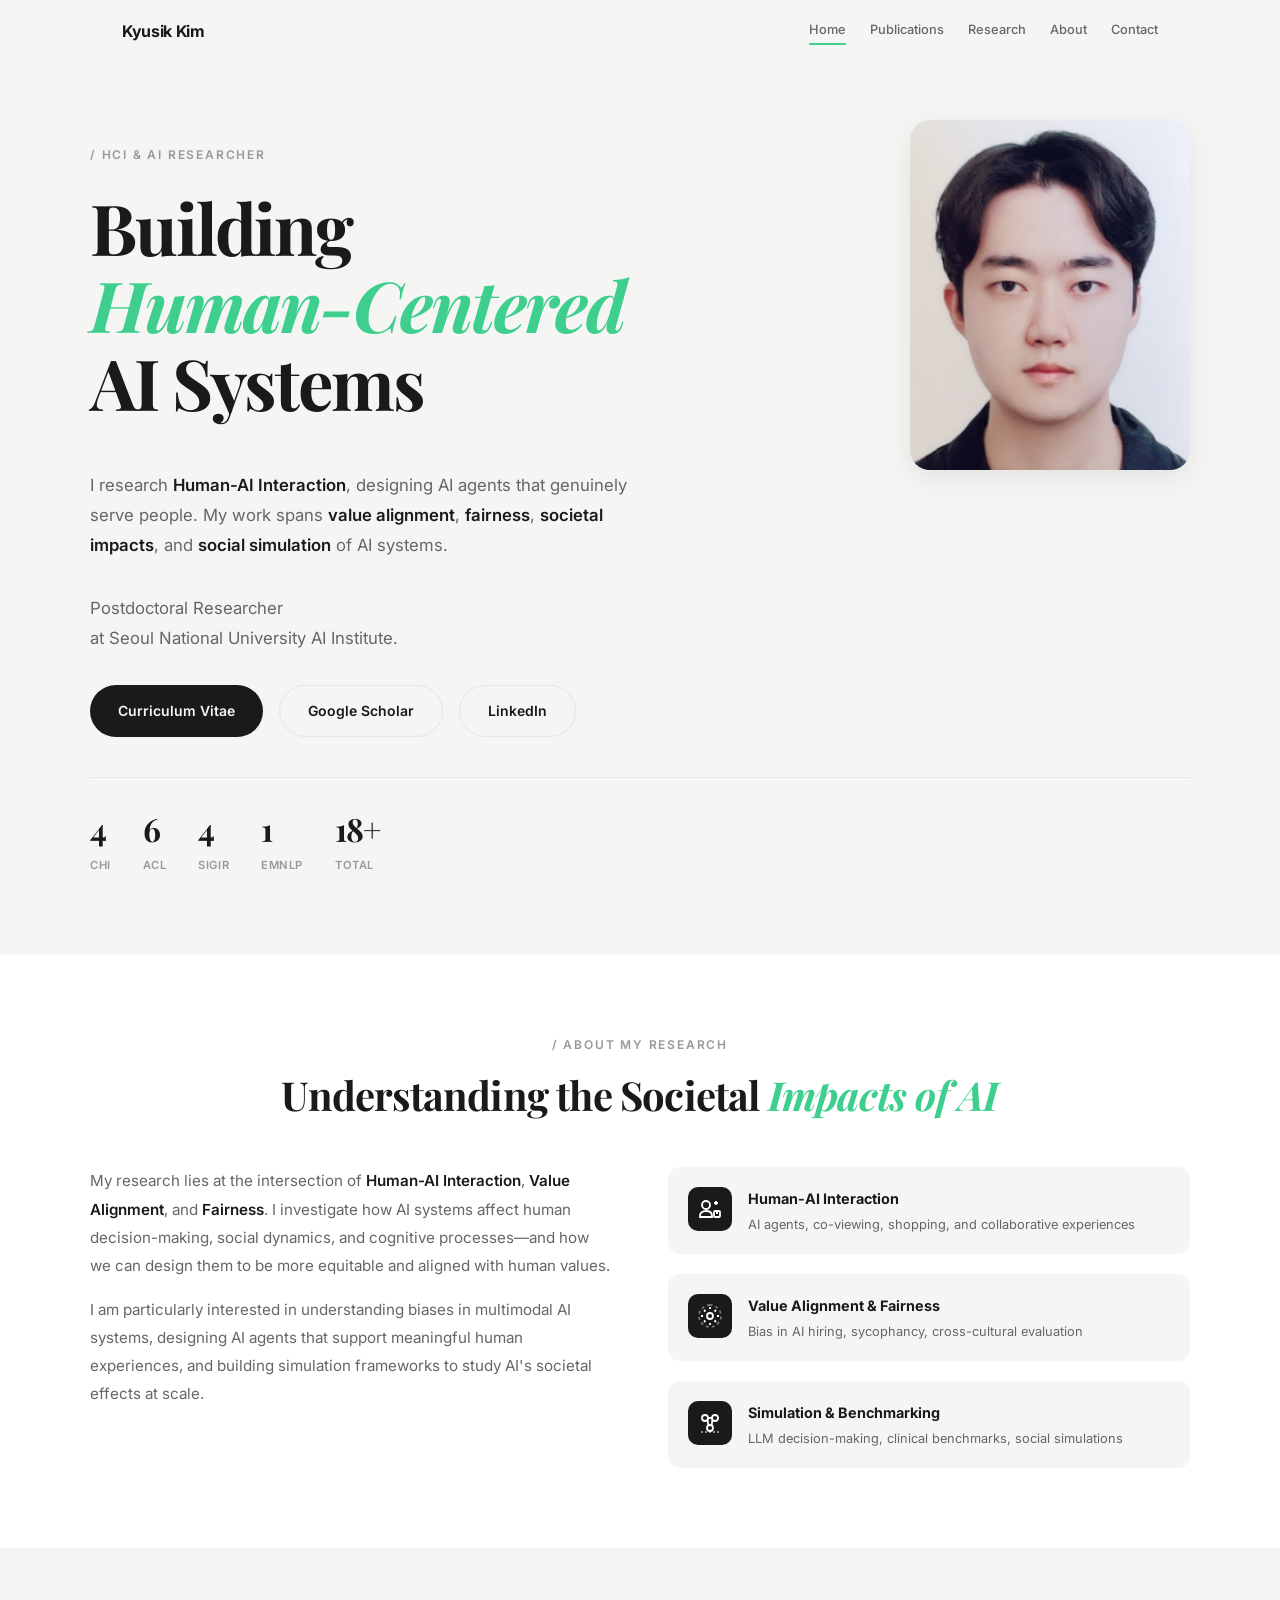
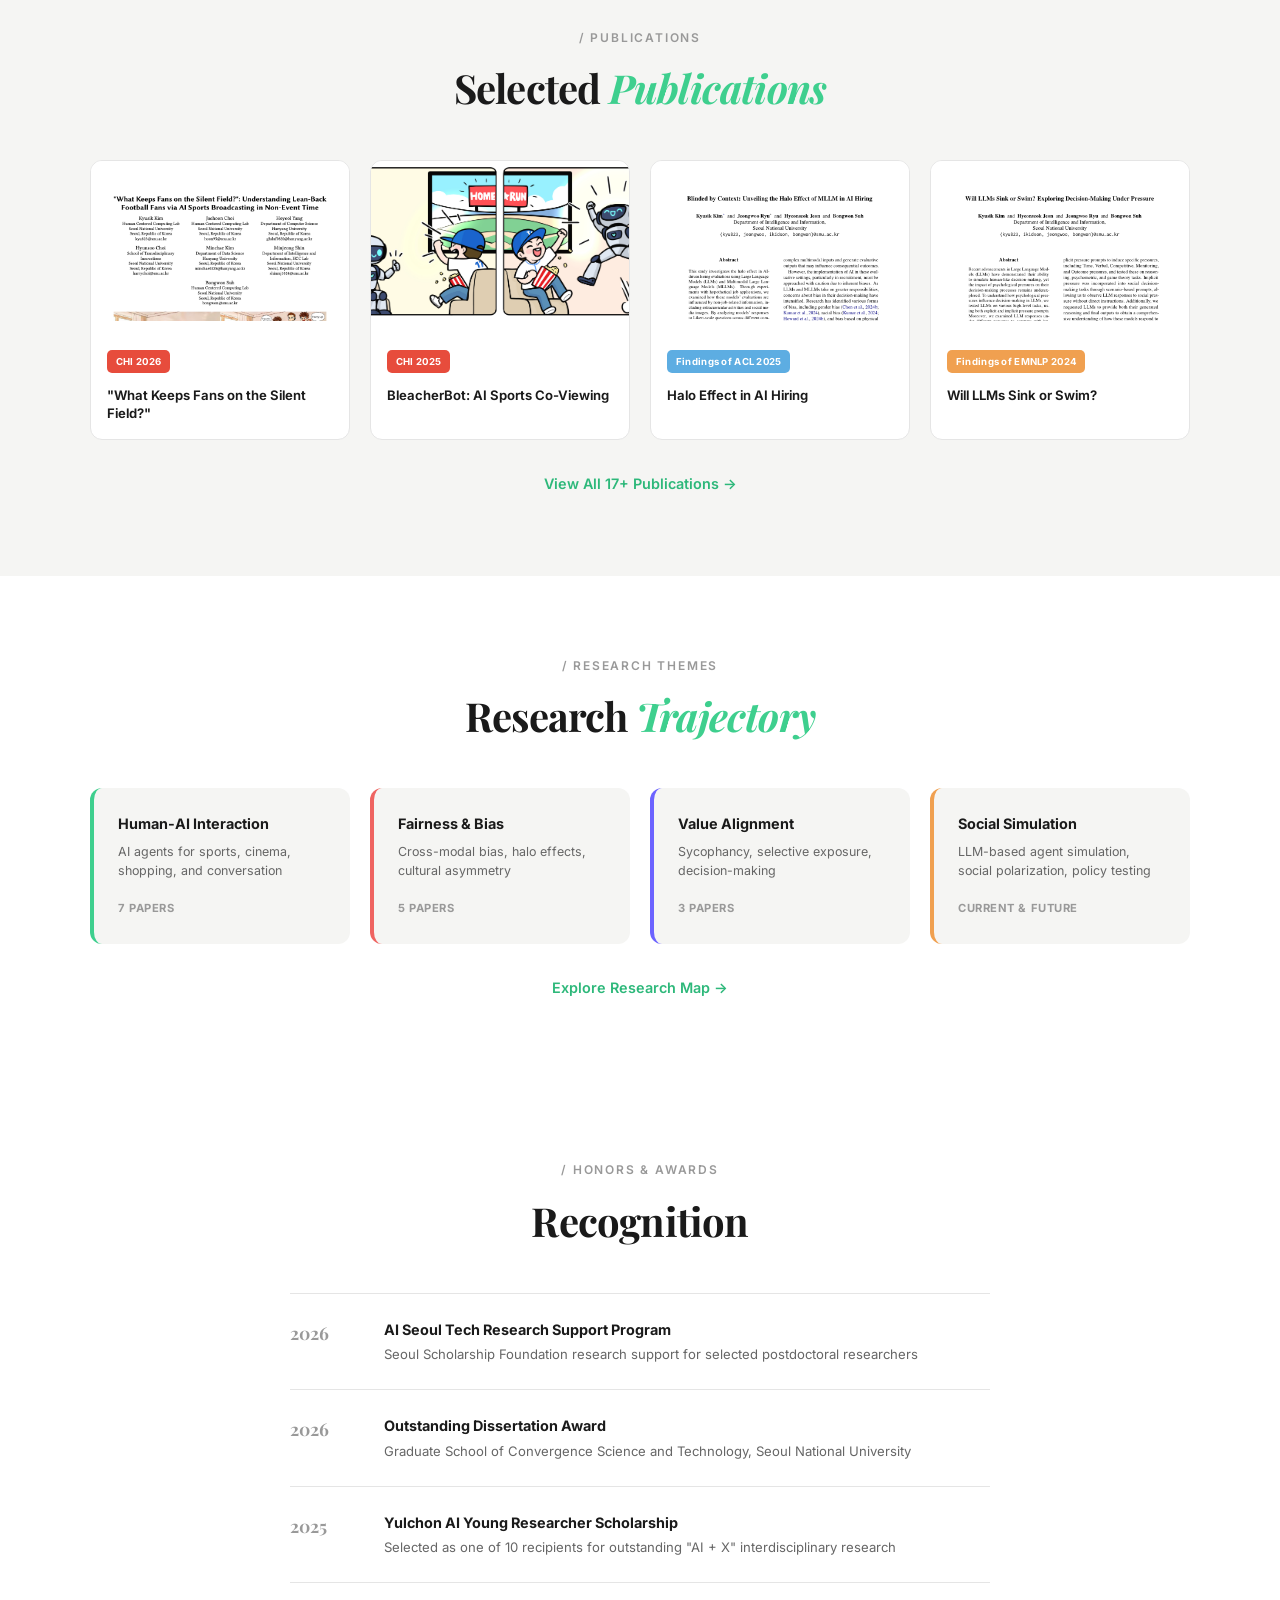
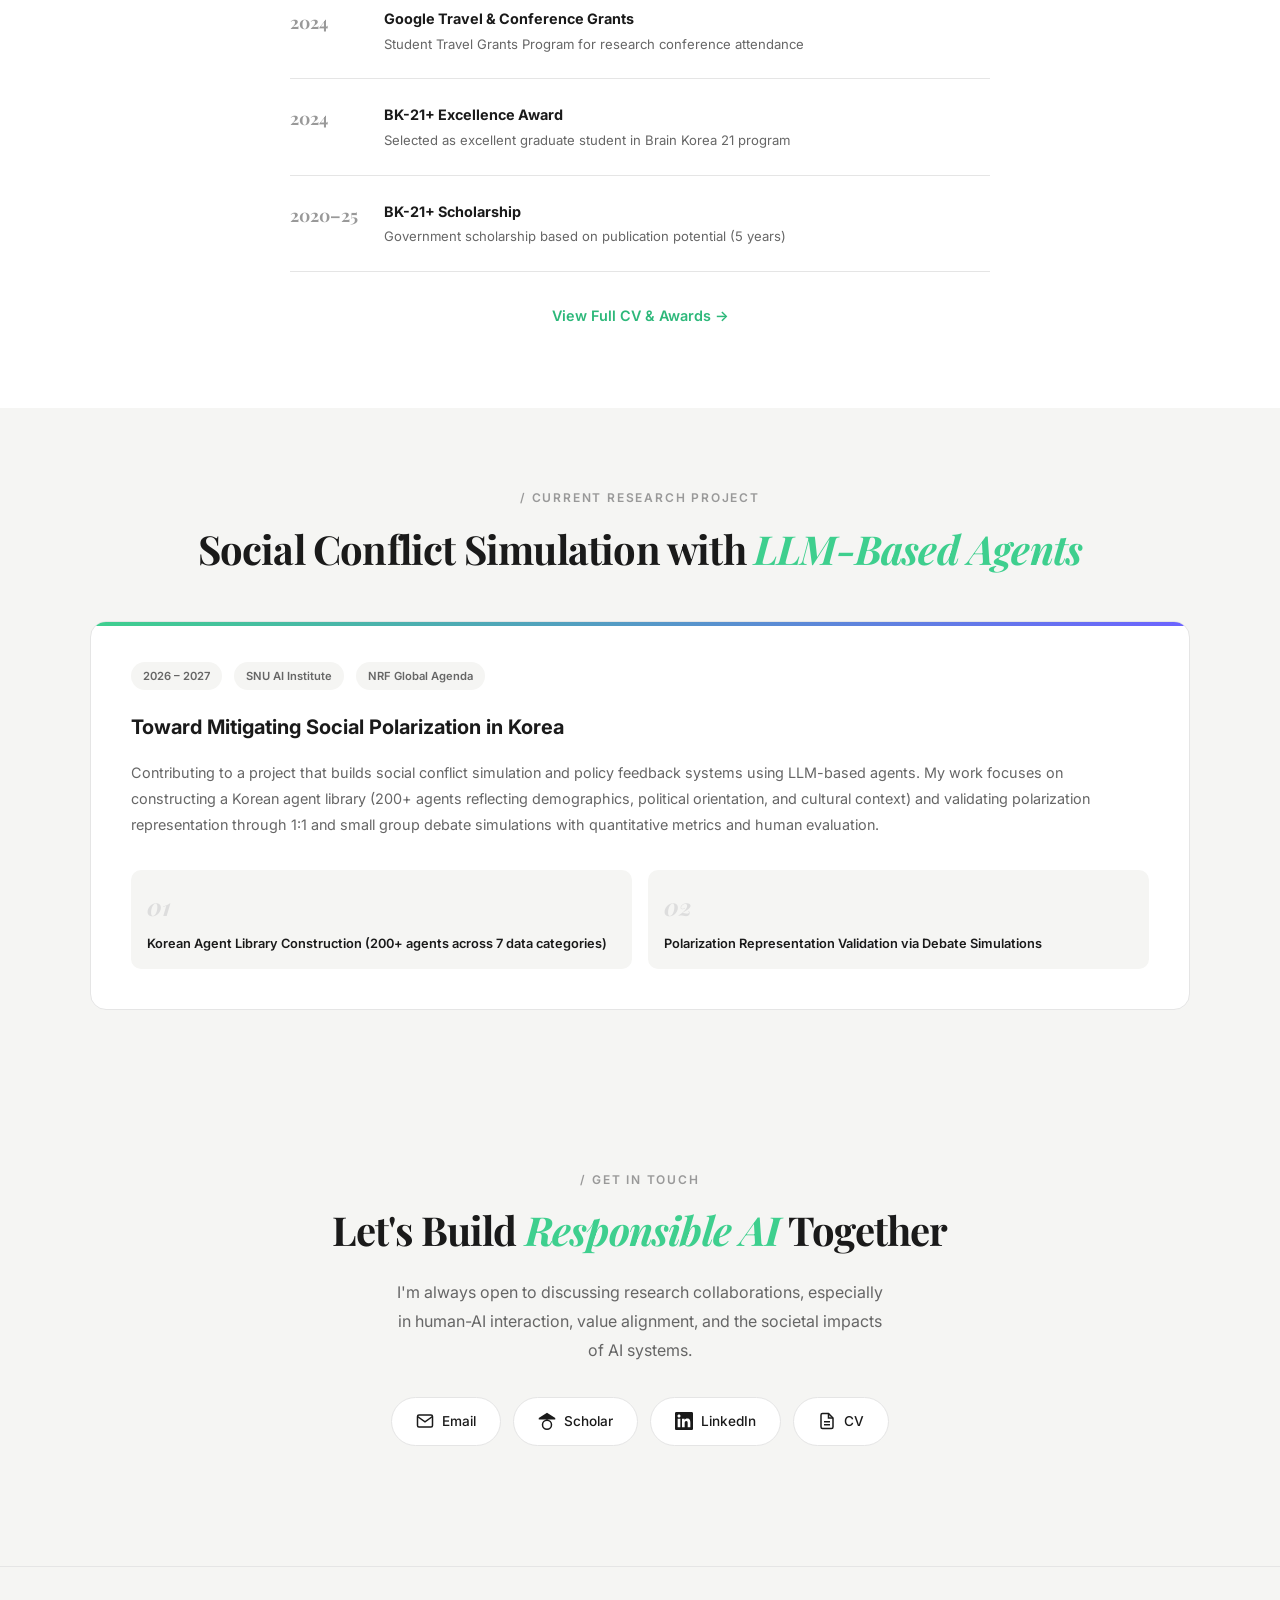
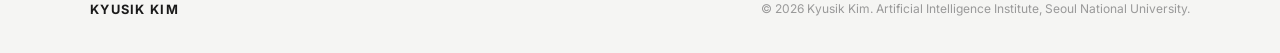
==== commit 3a93c5da: "Add AI Seoul Tech award to homepage" ====
--- a/index.html
+++ b/index.html
@@ -85,7 +85,7 @@
       <p class="hero-subtitle">I research <strong>Human-AI Interaction</strong>, designing AI agents that genuinely serve people. My work spans <strong>value alignment</strong>, <strong>fairness</strong>, <strong>societal impacts</strong>, and <strong>social simulation</strong> of AI systems.</p>
       <p class="hero-subtitle" style="margin-top:0.5rem">Postdoctoral Researcher<br>at Seoul National University AI Institute.</p>
       <div class="hero-actions">
-        <a href="https://honey-jersey-b77.notion.site/Kyusik-Kim-0b1702c13d6d4602920b53a3c3fc90ab?pvs=74" class="btn btn-primary" target="_blank">Curriculum Vitae</a>
+        <a href="kyusik_kim_cv.pdf" class="btn btn-primary" target="_blank">Curriculum Vitae</a>
         <a href="https://scholar.google.co.kr/citations?user=J_Yu1x8AAAAJ&hl=ko" class="btn btn-secondary" target="_blank">Google Scholar</a>
         <a href="https://www.linkedin.com/in/kyusik-kim-2309892b1/" class="btn btn-secondary" target="_blank">LinkedIn</a>
       </div>
@@ -203,6 +203,7 @@
       <p class="section-label">/ HONORS &amp; AWARDS</p>
       <h2 class="section-title">Recognition</h2>
       <div class="awards-list">
+        <div class="award-item"><span class="award-year">2026</span><div class="award-content"><h4>AI Seoul Tech Research Support Program</h4><p>Seoul Scholarship Foundation research support for selected postdoctoral researchers</p></div></div>
         <div class="award-item"><span class="award-year">2026</span><div class="award-content"><h4>Outstanding Dissertation Award</h4><p>Graduate School of Convergence Science and Technology, Seoul National University</p></div></div>
         <div class="award-item"><span class="award-year">2025</span><div class="award-content"><h4>Yulchon AI Young Researcher Scholarship</h4><p>Selected as one of 10 recipients for outstanding "AI + X" interdisciplinary research</p></div></div>
         <div class="award-item"><span class="award-year">2024</span><div class="award-content"><h4>Google Travel &amp; Conference Grants</h4><p>Student Travel Grants Program for research conference attendance</p></div></div>
@@ -244,7 +245,7 @@
         <a href="mailto:kyu823@snu.ac.kr" class="contact-link" style="flex-shrink:0"><svg width="18" height="18" viewBox="0 0 24 24" fill="none" stroke="currentColor" stroke-width="2"><path d="M4 4h16c1.1 0 2 .9 2 2v12c0 1.1-.9 2-2 2H4c-1.1 0-2-.9-2-2V6c0-1.1.9-2 2-2z"/><polyline points="22,6 12,13 2,6"/></svg> Email</a>
         <a href="https://scholar.google.co.kr/citations?user=J_Yu1x8AAAAJ&hl=ko" class="contact-link" style="flex-shrink:0" target="_blank"><svg width="18" height="18" viewBox="0 0 24 24" fill="currentColor"><path d="M12 24a7 7 0 1 1 0-14 7 7 0 0 1 0 14zm0-2a5 5 0 1 0 0-10 5 5 0 0 0 0 10zM1 8l11-7 11 7v2H1V8z"/></svg> Scholar</a>
         <a href="https://www.linkedin.com/in/kyusik-kim-2309892b1/" class="contact-link" style="flex-shrink:0" target="_blank"><svg width="18" height="18" viewBox="0 0 24 24" fill="currentColor"><path d="M20.447 20.452h-3.554v-5.569c0-1.328-.027-3.037-1.852-3.037-1.853 0-2.136 1.445-2.136 2.939v5.667H9.351V9h3.414v1.561h.046c.477-.9 1.637-1.85 3.37-1.85 3.601 0 4.267 2.37 4.267 5.455v6.286zM5.337 7.433c-1.144 0-2.063-.926-2.063-2.065 0-1.138.92-2.063 2.063-2.063 1.14 0 2.064.925 2.064 2.063 0 1.139-.925 2.065-2.064 2.065zm1.782 13.019H3.555V9h3.564v11.452zM22.225 0H1.771C.792 0 0 .774 0 1.729v20.542C0 23.227.792 24 1.771 24h20.451C23.2 24 24 23.227 24 22.271V1.729C24 .774 23.2 0 22.222 0h.003z"/></svg> LinkedIn</a>
-        <a href="https://honey-jersey-b77.notion.site/Kyusik-Kim-0b1702c13d6d4602920b53a3c3fc90ab?pvs=74" class="contact-link" style="flex-shrink:0" target="_blank"><svg width="18" height="18" viewBox="0 0 24 24" fill="none" stroke="currentColor" stroke-width="2"><path d="M14 2H6a2 2 0 0 0-2 2v16a2 2 0 0 0 2 2h12a2 2 0 0 0 2-2V8z"/><polyline points="14 2 14 8 20 8"/><line x1="16" y1="13" x2="8" y2="13"/><line x1="16" y1="17" x2="8" y2="17"/></svg> CV</a>
+        <a href="kyusik_kim_cv.pdf" class="contact-link" style="flex-shrink:0" target="_blank"><svg width="18" height="18" viewBox="0 0 24 24" fill="none" stroke="currentColor" stroke-width="2"><path d="M14 2H6a2 2 0 0 0-2 2v16a2 2 0 0 0 2 2h12a2 2 0 0 0 2-2V8z"/><polyline points="14 2 14 8 20 8"/><line x1="16" y1="13" x2="8" y2="13"/><line x1="16" y1="17" x2="8" y2="17"/></svg> CV</a>
       </div>
     </div>
   </section>
